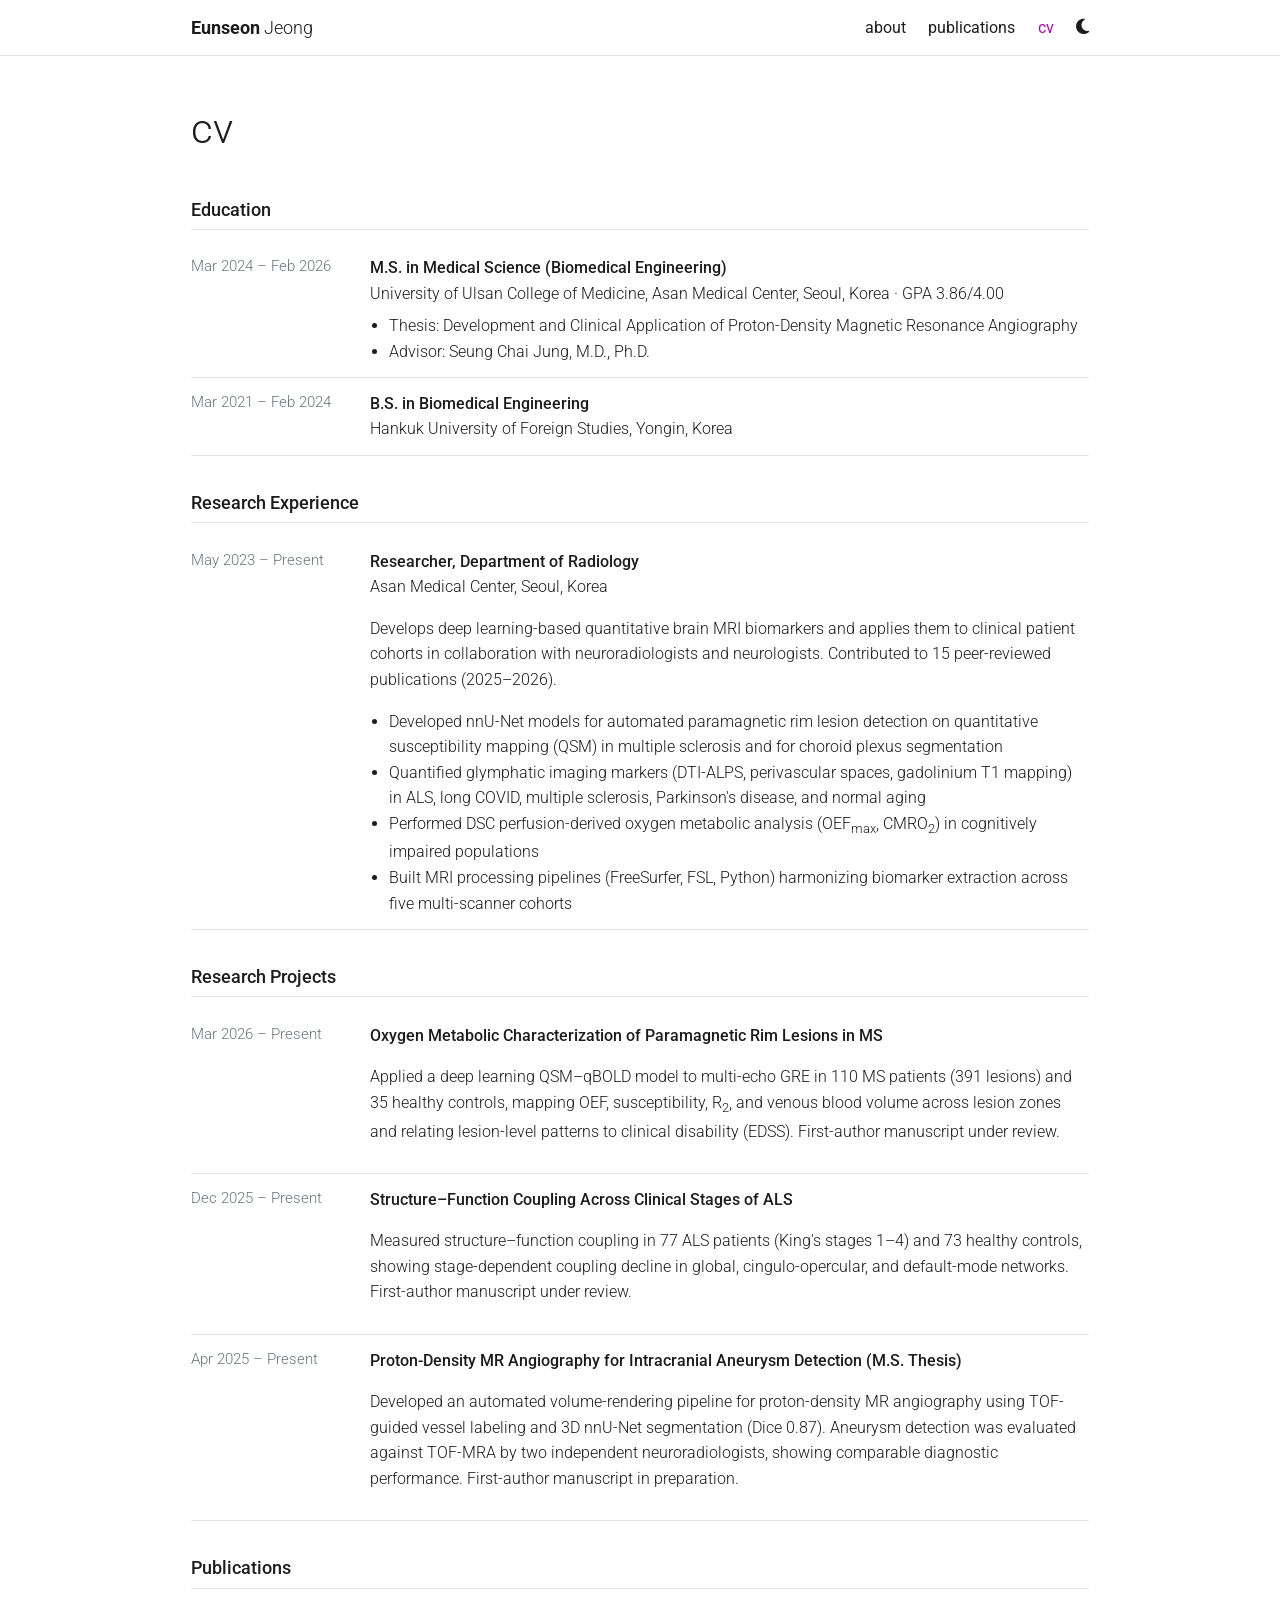
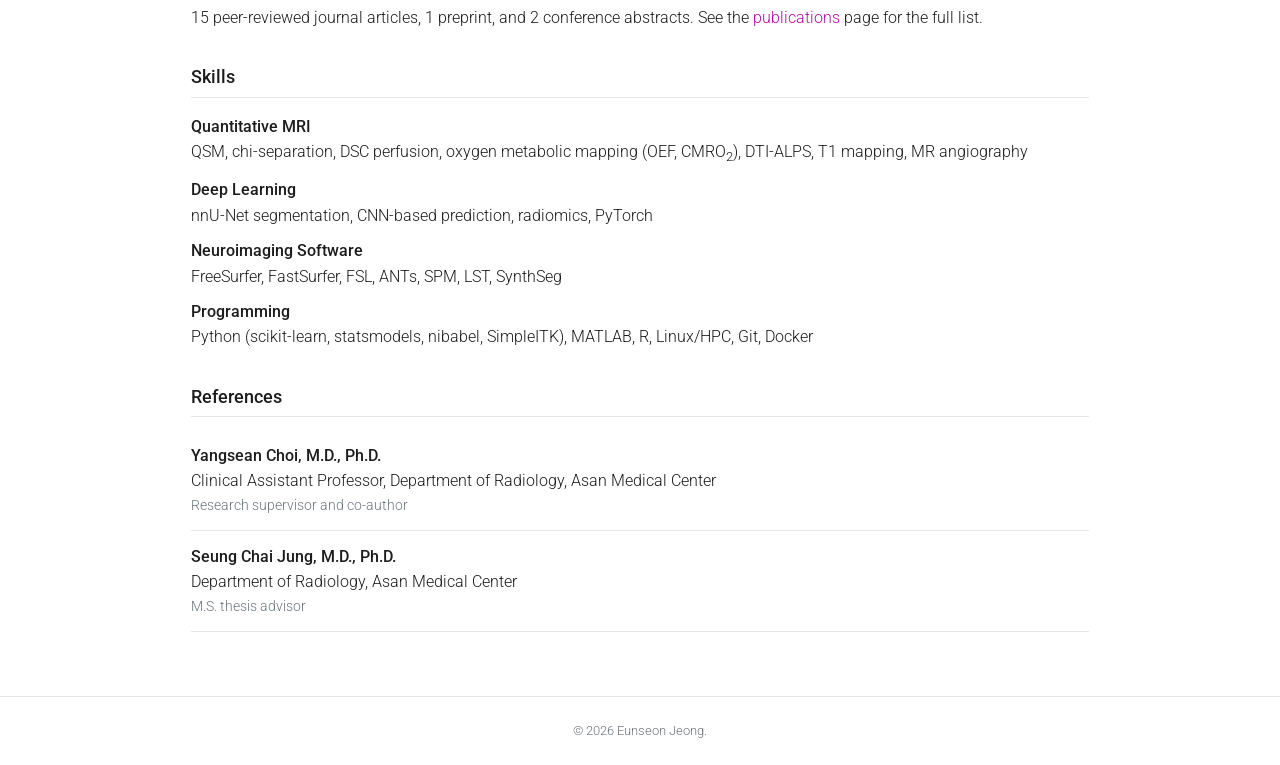
==== cv.html @ 6389390e "Initial academic website Co-authored-by: Cursor <cursoragent@cursor.com>" ====
<!DOCTYPE html>
<html lang="en">
<head>
  <meta charset="UTF-8">
  <meta name="viewport" content="width=device-width, initial-scale=1.0">
  <title>CV | Eunseon Jeong</title>
  <link rel="stylesheet" href="https://fonts.googleapis.com/css2?family=Roboto:wght@300;400;500;700&display=swap">
  <link rel="stylesheet" href="https://cdnjs.cloudflare.com/ajax/libs/font-awesome/6.5.1/css/all.min.css">
  <link rel="stylesheet" href="assets/css/style.css">
  <script src="assets/js/theme.js"></script>
</head>
<body>
  <header class="navbar">
    <div class="inner">
      <a class="brand" href="index.html"><b>Eunseon</b> Jeong</a>
      <nav>
        <a href="index.html">about</a>
        <a href="publications.html">publications</a>
        <a class="active" href="cv.html">cv</a>
        <button id="theme-toggle" aria-label="Toggle dark mode"></button>
      </nav>
    </div>
  </header>

  <main class="container">
    <h1 class="post-title">cv</h1>
    <h3>Education</h3>
    <div class="cv-entry">
      <div class="when">Mar 2024 &ndash; Feb 2026</div>
      <div class="what">
        <div class="role">M.S. in Medical Science (Biomedical Engineering)</div>
        <div>University of Ulsan College of Medicine, Asan Medical Center, Seoul, Korea &middot; GPA 3.86/4.00</div>
        <ul>
          <li>Thesis: Development and Clinical Application of Proton-Density Magnetic Resonance Angiography</li>
          <li>Advisor: Seung Chai Jung, M.D., Ph.D.</li>
        </ul>
      </div>
    </div>
    <div class="cv-entry">
      <div class="when">Mar 2021 &ndash; Feb 2024</div>
      <div class="what">
        <div class="role">B.S. in Biomedical Engineering</div>
        <div>Hankuk University of Foreign Studies, Yongin, Korea</div>
      </div>
    </div>

    <h3>Research Experience</h3>
    <div class="cv-entry">
      <div class="when">May 2023 &ndash; Present</div>
      <div class="what">
        <div class="role">Researcher, Department of Radiology</div>
        <div>Asan Medical Center, Seoul, Korea</div>
        <p>Develops deep learning-based quantitative brain MRI biomarkers and applies them to clinical patient cohorts in collaboration with neuroradiologists and neurologists. Contributed to 15 peer-reviewed publications (2025&ndash;2026).</p>
        <ul>
          <li>Developed nnU-Net models for automated paramagnetic rim lesion detection on quantitative susceptibility mapping (QSM) in multiple sclerosis and for choroid plexus segmentation</li>
          <li>Quantified glymphatic imaging markers (DTI-ALPS, perivascular spaces, gadolinium T1 mapping) in ALS, long COVID, multiple sclerosis, Parkinson's disease, and normal aging</li>
          <li>Performed DSC perfusion-derived oxygen metabolic analysis (OEF<sub>max</sub>, CMRO<sub>2</sub>) in cognitively impaired populations</li>
          <li>Built MRI processing pipelines (FreeSurfer, FSL, Python) harmonizing biomarker extraction across five multi-scanner cohorts</li>
        </ul>
      </div>
    </div>

    <h3>Research Projects</h3>
    <div class="cv-entry">
      <div class="when">Mar 2026 &ndash; Present</div>
      <div class="what">
        <div class="role">Oxygen Metabolic Characterization of Paramagnetic Rim Lesions in MS</div>
        <p>Applied a deep learning QSM&ndash;qBOLD model to multi-echo GRE in 110 MS patients (391 lesions) and 35 healthy controls, mapping OEF, susceptibility, R<sub>2</sub>, and venous blood volume across lesion zones and relating lesion-level patterns to clinical disability (EDSS). First-author manuscript under review.</p>
      </div>
    </div>
    <div class="cv-entry">
      <div class="when">Dec 2025 &ndash; Present</div>
      <div class="what">
        <div class="role">Structure&ndash;Function Coupling Across Clinical Stages of ALS</div>
        <p>Measured structure&ndash;function coupling in 77 ALS patients (King's stages 1&ndash;4) and 73 healthy controls, showing stage-dependent coupling decline in global, cingulo-opercular, and default-mode networks. First-author manuscript under review.</p>
      </div>
    </div>
    <div class="cv-entry">
      <div class="when">Apr 2025 &ndash; Present</div>
      <div class="what">
        <div class="role">Proton-Density MR Angiography for Intracranial Aneurysm Detection (M.S. Thesis)</div>
        <p>Developed an automated volume-rendering pipeline for proton-density MR angiography using TOF-guided vessel labeling and 3D nnU-Net segmentation (Dice 0.87). Aneurysm detection was evaluated against TOF-MRA by two independent neuroradiologists, showing comparable diagnostic performance. First-author manuscript in preparation.</p>
      </div>
    </div>

    <h3>Publications</h3>
    <p>15 peer-reviewed journal articles, 1 preprint, and 2 conference abstracts. See the <a href="publications.html">publications</a> page for the full list.</p>

    <h3>Skills</h3>
    <dl class="skills">
      <dt>Quantitative MRI</dt>
      <dd>QSM, chi-separation, DSC perfusion, oxygen metabolic mapping (OEF, CMRO<sub>2</sub>), DTI-ALPS, T1 mapping, MR angiography</dd>
      <dt>Deep Learning</dt>
      <dd>nnU-Net segmentation, CNN-based prediction, radiomics, PyTorch</dd>
      <dt>Neuroimaging Software</dt>
      <dd>FreeSurfer, FastSurfer, FSL, ANTs, SPM, LST, SynthSeg</dd>
      <dt>Programming</dt>
      <dd>Python (scikit-learn, statsmodels, nibabel, SimpleITK), MATLAB, R, Linux/HPC, Git, Docker</dd>
    </dl>

    <h3>References</h3>
    <div class="cv-entry">
      <div class="what">
        <div class="role">Yangsean Choi, M.D., Ph.D.</div>
        <div>Clinical Assistant Professor, Department of Radiology, Asan Medical Center</div>
        <div class="note">Research supervisor and co-author</div>
      </div>
    </div>
    <div class="cv-entry">
      <div class="what">
        <div class="role">Seung Chai Jung, M.D., Ph.D.</div>
        <div>Department of Radiology, Asan Medical Center</div>
        <div class="note">M.S. thesis advisor</div>
      </div>
    </div>
  </main>

  <footer>&copy; 2026 Eunseon Jeong.</footer>
</body>
</html>
---- assets/css/style.css ----
:root {
  --bg: #ffffff;
  --text: #1c1c1d;
  --muted: #6c757d;
  --theme: #b509ac;
  --border: #e5e5e5;
  --badge-bg: #00369f;
  --card: #fafafa;
}

html[data-theme="dark"] {
  --bg: #1c1c1d;
  --text: #e8e8e8;
  --muted: #a0a0a0;
  --theme: #2698ba;
  --border: #3a3a3c;
  --badge-bg: #2698ba;
  --card: #252527;
}

* { box-sizing: border-box; }

body {
  margin: 0;
  background: var(--bg);
  color: var(--text);
  font-family: Roboto, "Helvetica Neue", Arial, sans-serif;
  font-weight: 300;
  line-height: 1.6;
  transition: background 0.2s, color 0.2s;
}

a { color: var(--theme); text-decoration: none; }
a:hover { text-decoration: underline; }

/* Navbar */
.navbar {
  position: sticky;
  top: 0;
  background: var(--bg);
  border-bottom: 1px solid var(--border);
  z-index: 10;
}
.navbar .inner {
  max-width: 930px;
  margin: 0 auto;
  padding: 0.8rem 1rem;
  display: flex;
  align-items: center;
  justify-content: space-between;
}
.navbar .brand { color: var(--text); font-size: 1.15rem; }
.navbar .brand b { font-weight: 700; }
.navbar nav { display: flex; gap: 1.4rem; align-items: center; }
.navbar nav a { color: var(--text); font-weight: 400; }
.navbar nav a.active, .navbar nav a:hover { color: var(--theme); text-decoration: none; }
#theme-toggle {
  background: none;
  border: none;
  color: var(--text);
  cursor: pointer;
  font-size: 1.1rem;
  padding: 0;
}

/* Layout */
.container { max-width: 930px; margin: 0 auto; padding: 2.5rem 1rem 4rem; }

.post-title { font-size: 2.6rem; font-weight: 300; margin: 0 0 0.2rem; }
.post-title b { font-weight: 700; }
.desc { color: var(--muted); margin: 0 0 2rem; }

.about { display: flex; gap: 2rem; align-items: flex-start; }
.about .text { flex: 1; }
.profile { width: 32%; min-width: 200px; text-align: right; }
.profile img {
  width: 100%;
  border-radius: 4px;
  box-shadow: 0 2px 8px rgba(0, 0, 0, 0.15);
}
.profile .address { font-size: 0.85rem; color: var(--muted); margin-top: 0.6rem; line-height: 1.4; }

h2 {
  font-size: 1.6rem;
  font-weight: 400;
  margin: 2.8rem 0 1rem;
}
h2 a { color: var(--theme); }
h3 {
  font-size: 1.15rem;
  font-weight: 500;
  margin: 2rem 0 0.8rem;
  padding-bottom: 0.3rem;
  border-bottom: 1px solid var(--border);
}

/* Publications */
ol.bibliography { list-style: none; padding: 0; margin: 0; }
ol.bibliography li {
  display: flex;
  gap: 1rem;
  padding: 0.9rem 0;
  border-bottom: 1px solid var(--border);
}
.abbr { flex: 0 0 110px; }
.abbr span {
  display: inline-block;
  width: 100%;
  text-align: center;
  background: var(--badge-bg);
  color: #fff;
  font-size: 0.75rem;
  font-weight: 500;
  padding: 0.25rem 0.3rem;
  border-radius: 3px;
}
.pub .title { font-weight: 500; }
.pub .author { font-size: 0.95rem; }
.pub .author em { font-style: normal; font-weight: 600; text-decoration: underline; }
.pub .periodical { font-size: 0.92rem; font-style: italic; color: var(--muted); }
.note { color: var(--muted); font-size: 0.9rem; }

/* News / timeline */
table.news { width: 100%; border-collapse: collapse; }
table.news td { padding: 0.45rem 0; vertical-align: top; border-bottom: 1px solid var(--border); }
table.news td.date { width: 130px; font-weight: 500; white-space: nowrap; }

/* CV */
.cv-entry { display: flex; gap: 1.2rem; padding: 0.8rem 0; border-bottom: 1px solid var(--border); }
.cv-entry .when { flex: 0 0 160px; color: var(--muted); font-size: 0.92rem; }
.cv-entry .what { flex: 1; }
.cv-entry .what .role { font-weight: 500; }
.cv-entry ul { margin: 0.4rem 0 0; padding-left: 1.2rem; }
.skills dt { font-weight: 500; margin-top: 0.6rem; }
.skills dd { margin: 0 0 0 0; color: var(--text); }
.btn {
  display: inline-block;
  border: 1px solid var(--theme);
  color: var(--theme);
  padding: 0.35rem 0.9rem;
  border-radius: 4px;
  font-size: 0.9rem;
}
.btn:hover { background: var(--theme); color: #fff; text-decoration: none; }

/* Social */
.social { text-align: center; margin-top: 3rem; font-size: 1.8rem; }
.social a { color: var(--text); margin: 0 0.5rem; }
.social a:hover { color: var(--theme); }
.contact-note { text-align: center; color: var(--muted); font-size: 0.9rem; }

footer {
  text-align: center;
  color: var(--muted);
  font-size: 0.8rem;
  padding: 1.5rem 0;
  border-top: 1px solid var(--border);
}

@media (max-width: 700px) {
  .about { flex-direction: column-reverse; }
  .profile { width: 60%; margin: 0 auto; text-align: center; }
  .post-title { font-size: 2rem; }
  ol.bibliography li, .cv-entry { flex-direction: column; gap: 0.3rem; }
  .abbr { flex-basis: auto; width: 110px; }
  .cv-entry .when { flex-basis: auto; }
  .navbar nav { gap: 0.9rem; }
}
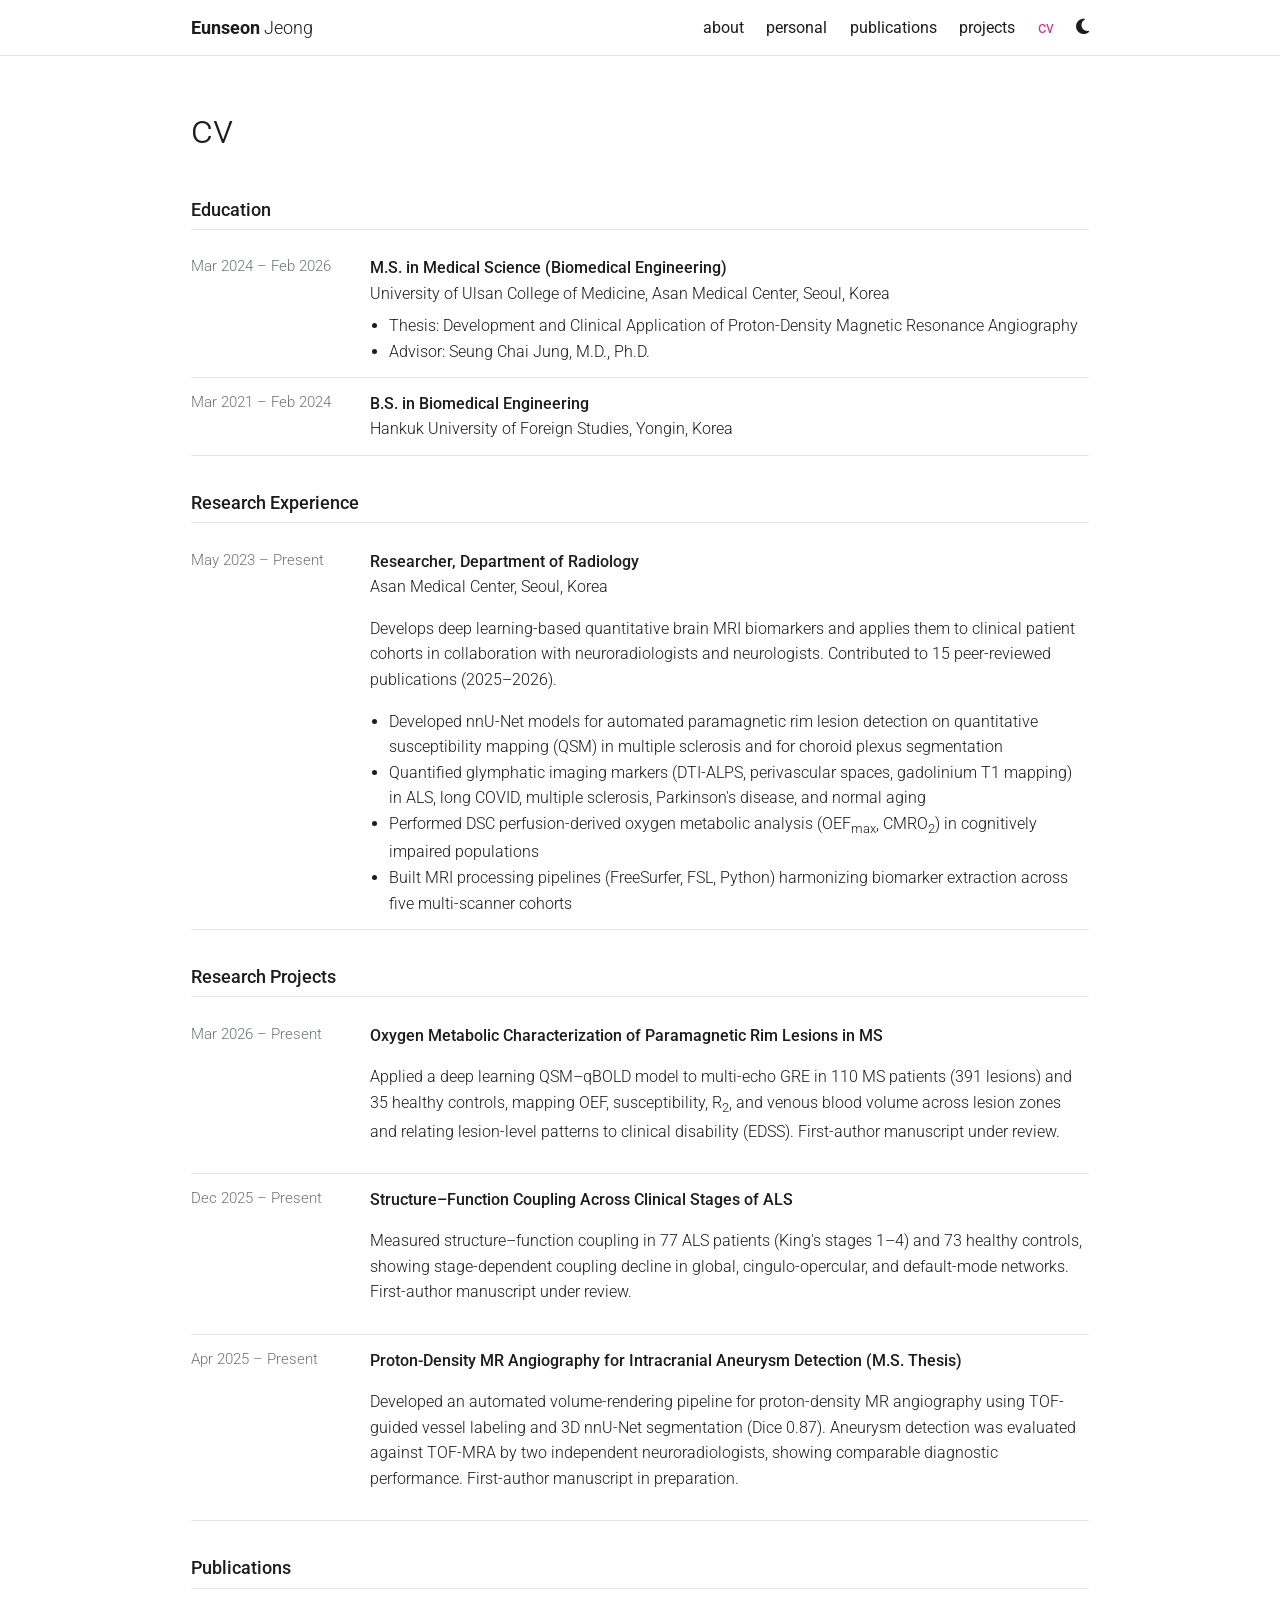
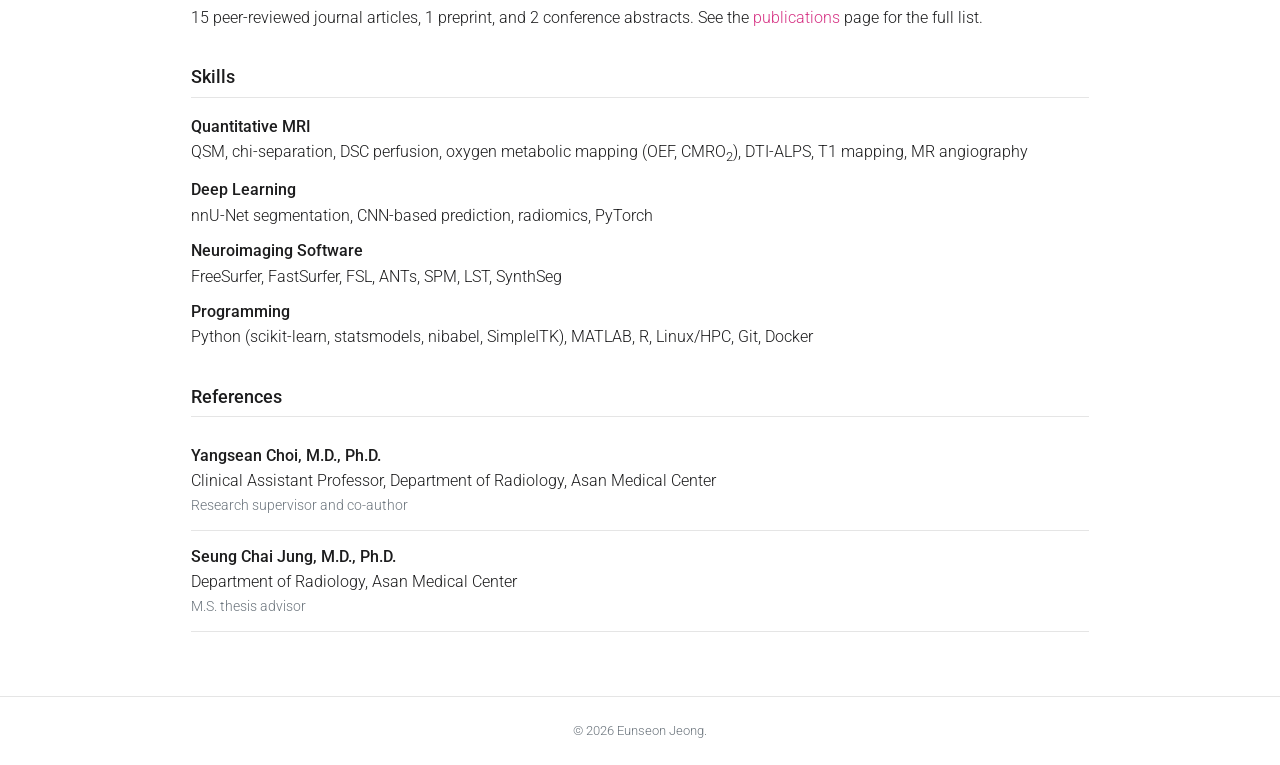
==== commit a8abe72d: "Add personal and projects pages, pink theme, remove news and GPA Co-authored-by: Cursor <cursoragent" ====
--- a/cv.html
+++ b/cv.html
@@ -15,7 +15,9 @@
       <a class="brand" href="index.html"><b>Eunseon</b> Jeong</a>
       <nav>
         <a href="index.html">about</a>
+        <a href="personal.html">personal</a>
         <a href="publications.html">publications</a>
+        <a href="projects.html">projects</a>
         <a class="active" href="cv.html">cv</a>
         <button id="theme-toggle" aria-label="Toggle dark mode"></button>
       </nav>
@@ -29,7 +31,7 @@
       <div class="when">Mar 2024 &ndash; Feb 2026</div>
       <div class="what">
         <div class="role">M.S. in Medical Science (Biomedical Engineering)</div>
-        <div>University of Ulsan College of Medicine, Asan Medical Center, Seoul, Korea &middot; GPA 3.86/4.00</div>
+        <div>University of Ulsan College of Medicine, Asan Medical Center, Seoul, Korea</div>
         <ul>
           <li>Thesis: Development and Clinical Application of Proton-Density Magnetic Resonance Angiography</li>
           <li>Advisor: Seung Chai Jung, M.D., Ph.D.</li>
--- a/assets/css/style.css
+++ b/assets/css/style.css
@@ -2,9 +2,9 @@
   --bg: #ffffff;
   --text: #1c1c1d;
   --muted: #6c757d;
-  --theme: #b509ac;
+  --theme: #d63384;
   --border: #e5e5e5;
-  --badge-bg: #00369f;
+  --badge-bg: #e75b9a;
   --card: #fafafa;
 }
 
@@ -12,9 +12,9 @@
   --bg: #1c1c1d;
   --text: #e8e8e8;
   --muted: #a0a0a0;
-  --theme: #2698ba;
+  --theme: #f48fb8;
   --border: #3a3a3c;
-  --badge-bg: #2698ba;
+  --badge-bg: #d63384;
   --card: #252527;
 }
 
@@ -72,7 +72,7 @@
 
 .about { display: flex; gap: 2rem; align-items: flex-start; }
 .about .text { flex: 1; }
-.profile { width: 32%; min-width: 200px; text-align: right; }
+.profile { width: 22%; min-width: 150px; text-align: left; }
 .profile img {
   width: 100%;
   border-radius: 4px;
@@ -120,10 +120,48 @@
 .pub .periodical { font-size: 0.92rem; font-style: italic; color: var(--muted); }
 .note { color: var(--muted); font-size: 0.9rem; }
 
-/* News / timeline */
-table.news { width: 100%; border-collapse: collapse; }
-table.news td { padding: 0.45rem 0; vertical-align: top; border-bottom: 1px solid var(--border); }
-table.news td.date { width: 130px; font-weight: 500; white-space: nowrap; }
+/* Personal */
+.info-grid { display: grid; grid-template-columns: 160px 1fr; gap: 0.5rem 1.2rem; margin: 0; }
+.info-grid dt { font-weight: 500; }
+.info-grid dd { margin: 0; }
+.info-grid dt i { color: var(--theme); width: 1.3rem; }
+
+/* Projects */
+.projects-grid {
+  display: grid;
+  grid-template-columns: repeat(auto-fill, minmax(260px, 1fr));
+  gap: 1.5rem;
+}
+.card {
+  display: block;
+  border: 1px solid var(--border);
+  border-radius: 6px;
+  overflow: hidden;
+  background: var(--card);
+  color: var(--text);
+  transition: transform 0.15s, box-shadow 0.15s;
+}
+.card:hover {
+  text-decoration: none;
+  transform: translateY(-3px);
+  box-shadow: 0 6px 18px rgba(0, 0, 0, 0.15);
+}
+.card img { width: 100%; height: 180px; object-fit: cover; display: block; background: #000; }
+.card .body { padding: 0.9rem 1rem 1.1rem; }
+.card .body h4 { margin: 0 0 0.4rem; font-size: 1.05rem; font-weight: 500; color: var(--theme); }
+.card .body p { margin: 0; font-size: 0.9rem; color: var(--muted); }
+
+figure { margin: 1.5rem 0; text-align: center; }
+figure img { max-width: 100%; border-radius: 4px; border: 1px solid var(--border); }
+figcaption { font-size: 0.85rem; color: var(--muted); margin-top: 0.5rem; text-align: left; }
+.tags { display: flex; flex-wrap: wrap; gap: 0.4rem; margin: 0.5rem 0 1.5rem; }
+.tags span {
+  font-size: 0.78rem;
+  border: 1px solid var(--theme);
+  color: var(--theme);
+  border-radius: 999px;
+  padding: 0.1rem 0.6rem;
+}
 
 /* CV */
 .cv-entry { display: flex; gap: 1.2rem; padding: 0.8rem 0; border-bottom: 1px solid var(--border); }
@@ -158,8 +196,10 @@
 }
 
 @media (max-width: 700px) {
-  .about { flex-direction: column-reverse; }
-  .profile { width: 60%; margin: 0 auto; text-align: center; }
+  .about { flex-direction: column; }
+  .profile { width: 50%; margin: 0 auto; text-align: center; }
+  .info-grid { grid-template-columns: 1fr; gap: 0.1rem; }
+  .info-grid dd { margin-bottom: 0.6rem; }
   .post-title { font-size: 2rem; }
   ol.bibliography li, .cv-entry { flex-direction: column; gap: 0.3rem; }
   .abbr { flex-basis: auto; width: 110px; }
